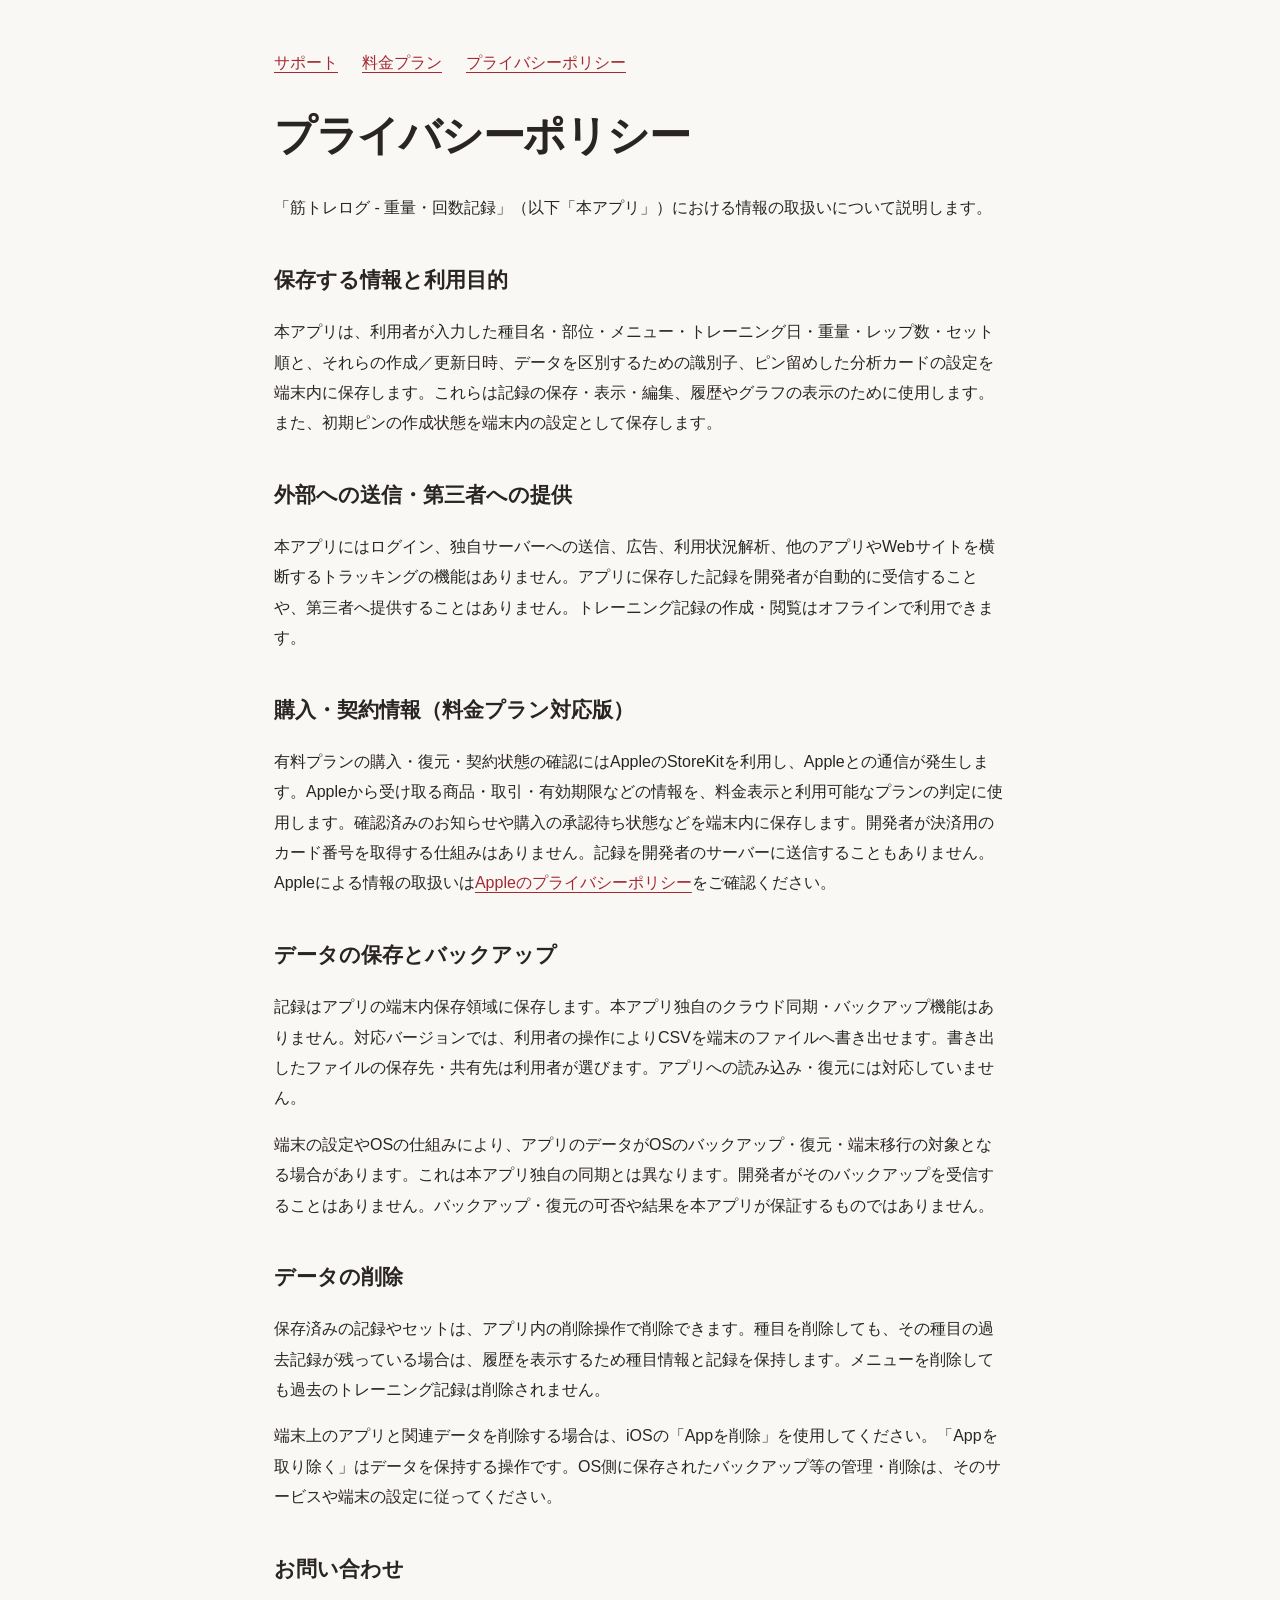
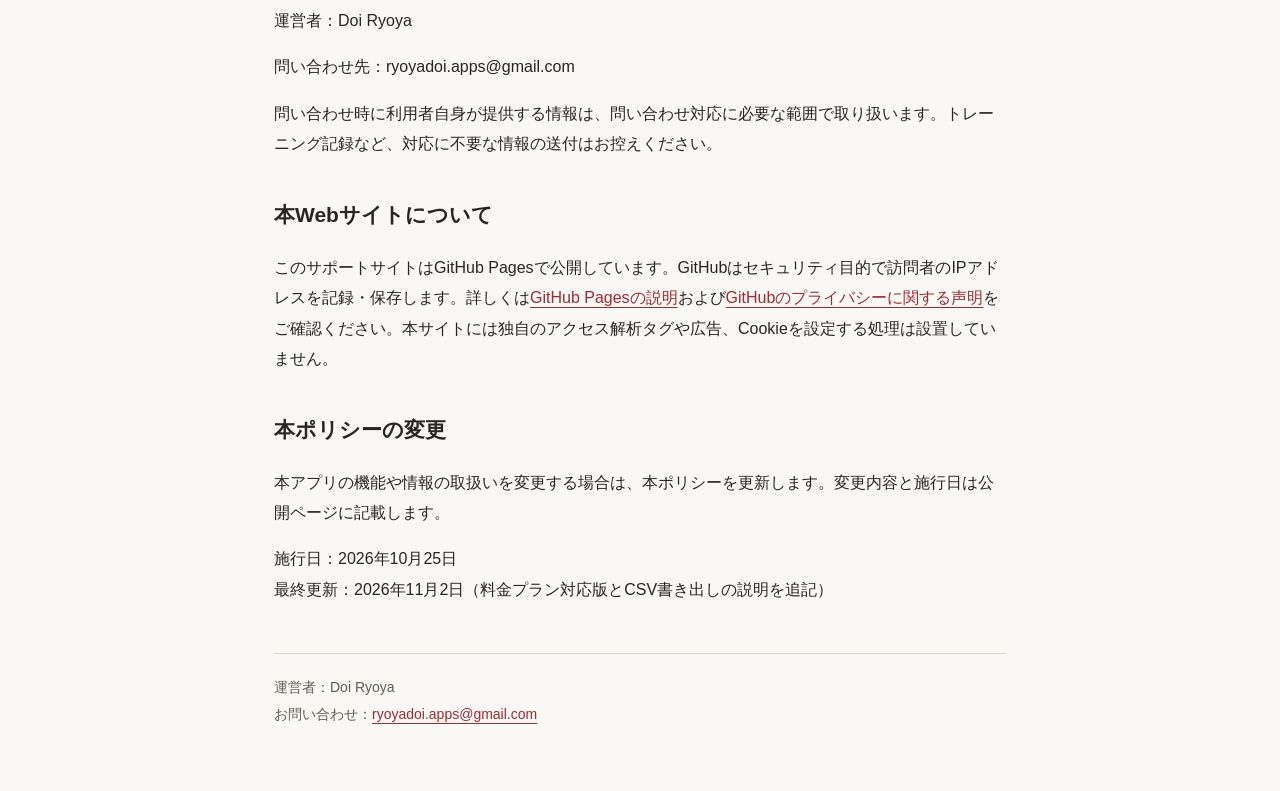
==== privacy.html @ 1800c9a8 "Publish subscription limits and contract guidance" ====
<!doctype html><html lang="ja"><head><meta charset="utf-8"><meta name="viewport" content="width=device-width, initial-scale=1"><title>プライバシーポリシー | 筋トレログ</title><link rel="stylesheet" href="style.css"></head><body><main><nav aria-label="ページ"><a href="index.html">サポート</a><a href="subscriptions.html">料金プラン</a><a href="privacy.html">プライバシーポリシー</a></nav><h1>プライバシーポリシー</h1><p>「筋トレログ - 重量・回数記録」（以下「本アプリ」）における情報の取扱いについて説明します。</p><h2>保存する情報と利用目的</h2><p>本アプリは、利用者が入力した種目名・部位・メニュー・トレーニング日・重量・レップ数・セット順と、それらの作成／更新日時、データを区別するための識別子、ピン留めした分析カードの設定を端末内に保存します。これらは記録の保存・表示・編集、履歴やグラフの表示のために使用します。また、初期ピンの作成状態を端末内の設定として保存します。</p><h2>外部への送信・第三者への提供</h2><p>本アプリにはログイン、独自サーバーへの送信、広告、利用状況解析、他のアプリやWebサイトを横断するトラッキングの機能はありません。アプリに保存した記録を開発者が自動的に受信することや、第三者へ提供することはありません。トレーニング記録の作成・閲覧はオフラインで利用できます。</p><h2>購入・契約情報（料金プラン対応版）</h2><p>有料プランの購入・復元・契約状態の確認にはAppleのStoreKitを利用し、Appleとの通信が発生します。Appleから受け取る商品・取引・有効期限などの情報を、料金表示と利用可能なプランの判定に使用します。確認済みのお知らせや購入の承認待ち状態などを端末内に保存します。開発者が決済用のカード番号を取得する仕組みはありません。記録を開発者のサーバーに送信することもありません。Appleによる情報の取扱いは<a href="https://www.apple.com/legal/privacy/jp/">Appleのプライバシーポリシー</a>をご確認ください。</p><h2>データの保存とバックアップ</h2><p>記録はアプリの端末内保存領域に保存します。本アプリ独自のクラウド同期・バックアップ機能はありません。対応バージョンでは、利用者の操作によりCSVを端末のファイルへ書き出せます。書き出したファイルの保存先・共有先は利用者が選びます。アプリへの読み込み・復元には対応していません。</p><p>端末の設定やOSの仕組みにより、アプリのデータがOSのバックアップ・復元・端末移行の対象となる場合があります。これは本アプリ独自の同期とは異なります。開発者がそのバックアップを受信することはありません。バックアップ・復元の可否や結果を本アプリが保証するものではありません。</p><h2>データの削除</h2><p>保存済みの記録やセットは、アプリ内の削除操作で削除できます。種目を削除しても、その種目の過去記録が残っている場合は、履歴を表示するため種目情報と記録を保持します。メニューを削除しても過去のトレーニング記録は削除されません。</p><p>端末上のアプリと関連データを削除する場合は、iOSの「Appを削除」を使用してください。「Appを取り除く」はデータを保持する操作です。OS側に保存されたバックアップ等の管理・削除は、そのサービスや端末の設定に従ってください。</p><h2>お問い合わせ</h2><p>運営者：Doi Ryoya</p><p>問い合わせ先：ryoyadoi.apps@gmail.com</p><p>問い合わせ時に利用者自身が提供する情報は、問い合わせ対応に必要な範囲で取り扱います。トレーニング記録など、対応に不要な情報の送付はお控えください。</p><h2>本Webサイトについて</h2><p>このサポートサイトはGitHub Pagesで公開しています。GitHubはセキュリティ目的で訪問者のIPアドレスを記録・保存します。詳しくは<a href="https://docs.github.com/en/pages/getting-started-with-github-pages/what-is-github-pages#data-collection">GitHub Pagesの説明</a>および<a href="https://docs.github.com/en/site-policy/privacy-policies/github-general-privacy-statement">GitHubのプライバシーに関する声明</a>をご確認ください。本サイトには独自のアクセス解析タグや広告、Cookieを設定する処理は設置していません。</p><h2>本ポリシーの変更</h2><p>本アプリの機能や情報の取扱いを変更する場合は、本ポリシーを更新します。変更内容と施行日は公開ページに記載します。</p><p>施行日：2026年10月25日<br>最終更新：2026年11月2日（料金プラン対応版とCSV書き出しの説明を追記）</p><footer>運営者：Doi Ryoya<br>お問い合わせ：<a href="mailto:ryoyadoi.apps@gmail.com">ryoyadoi.apps@gmail.com</a></footer></main></body></html>
---- style.css ----
*{box-sizing:border-box}body{margin:0;font-family:-apple-system,BlinkMacSystemFont,"Hiragino Sans",sans-serif;color:#282523;background:#faf8f5;line-height:1.9}main{max-width:780px;margin:auto;padding:48px 24px 64px}nav{display:flex;gap:24px;flex-wrap:wrap}a{color:#a32932;text-underline-offset:4px}h1{font-size:clamp(28px,5vw,42px);line-height:1.4;letter-spacing:-.03em}h2{font-size:21px;margin-top:36px}p{overflow-wrap:anywhere}.label{font-size:13px;color:#9b2733;letter-spacing:.12em}.notice{padding:14px 18px;background:#f5e9df;border-left:3px solid #b87547}footer{border-top:1px solid #ddd5cc;margin-top:48px;padding-top:20px;font-size:14px;color:#625b55}.contact{display:inline-block;padding:10px 16px;background:#a32932;color:white;border-radius:8px;margin:8px 0}
.table-scroll{overflow-x:auto}table{width:100%;border-collapse:collapse;margin:16px 0}caption{text-align:left;font-size:14px;color:#625b55;margin-bottom:8px}th,td{text-align:left;padding:10px 8px;border-bottom:1px solid #ddd5cc}thead{background:#f5e9df}li{margin:8px 0}nav a[aria-current="page"]{font-weight:600}
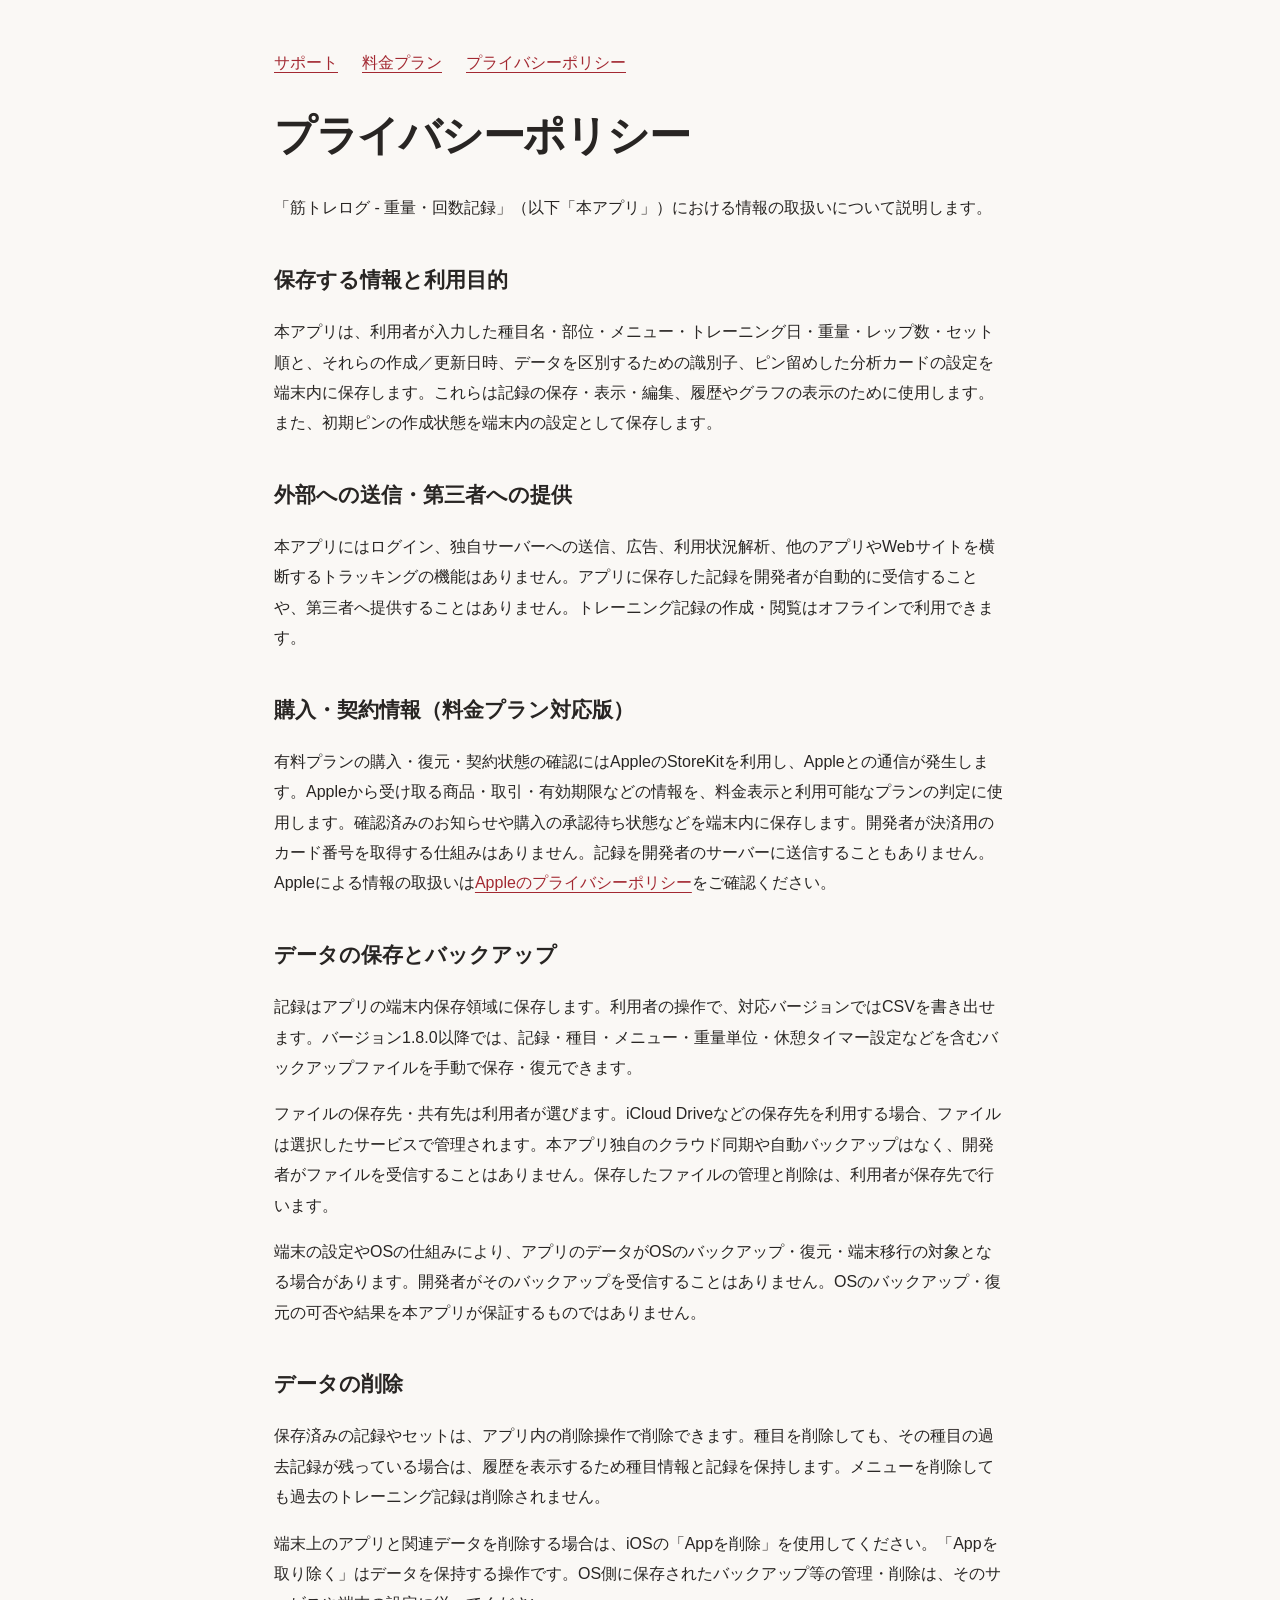
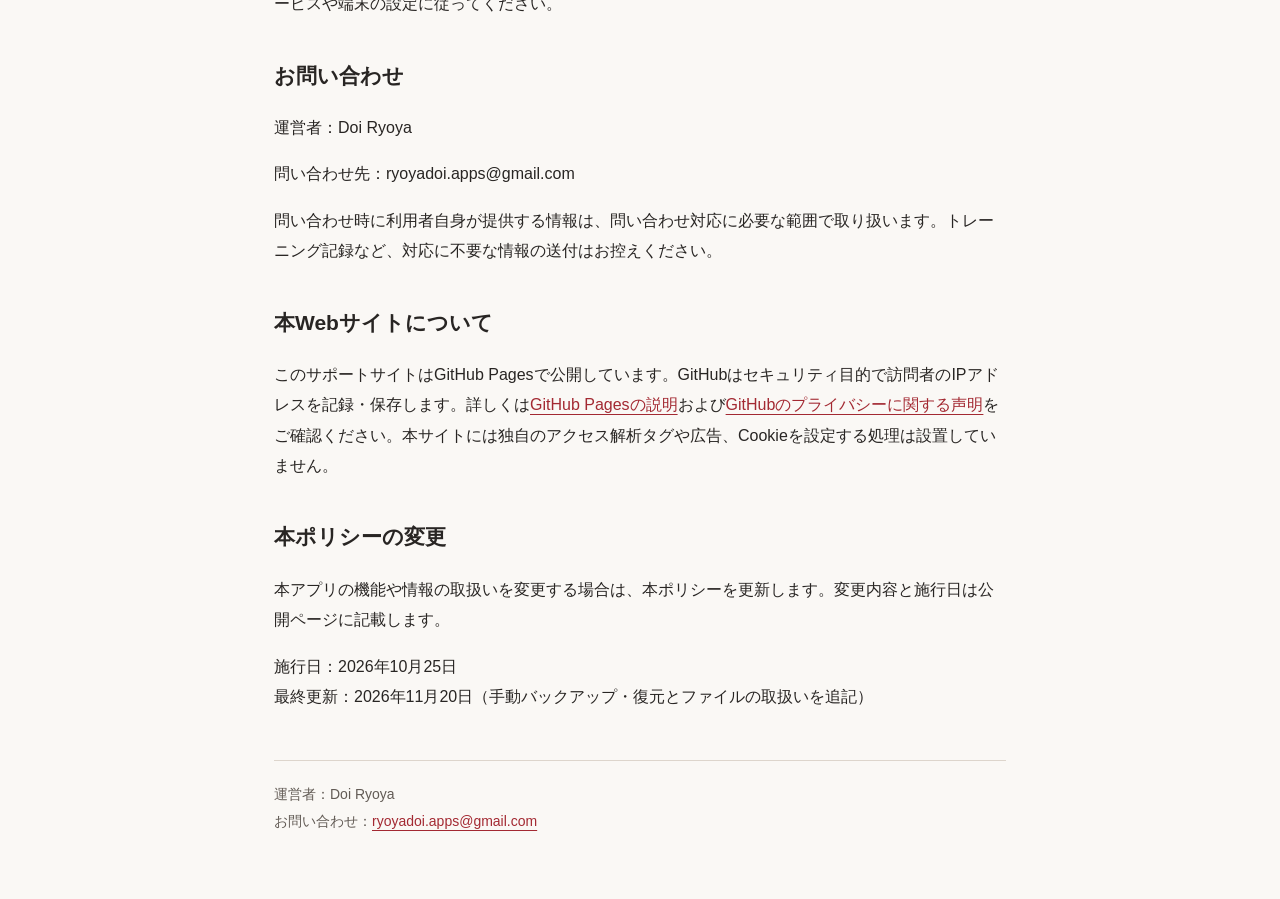
==== commit defc7fca: "Document backup and restore in version 1.8.0" ====
--- a/privacy.html
+++ b/privacy.html
@@ -1 +1 @@
-<!doctype html><html lang="ja"><head><meta charset="utf-8"><meta name="viewport" content="width=device-width, initial-scale=1"><title>プライバシーポリシー | 筋トレログ</title><link rel="stylesheet" href="style.css"></head><body><main><nav aria-label="ページ"><a href="index.html">サポート</a><a href="subscriptions.html">料金プラン</a><a href="privacy.html">プライバシーポリシー</a></nav><h1>プライバシーポリシー</h1><p>「筋トレログ - 重量・回数記録」（以下「本アプリ」）における情報の取扱いについて説明します。</p><h2>保存する情報と利用目的</h2><p>本アプリは、利用者が入力した種目名・部位・メニュー・トレーニング日・重量・レップ数・セット順と、それらの作成／更新日時、データを区別するための識別子、ピン留めした分析カードの設定を端末内に保存します。これらは記録の保存・表示・編集、履歴やグラフの表示のために使用します。また、初期ピンの作成状態を端末内の設定として保存します。</p><h2>外部への送信・第三者への提供</h2><p>本アプリにはログイン、独自サーバーへの送信、広告、利用状況解析、他のアプリやWebサイトを横断するトラッキングの機能はありません。アプリに保存した記録を開発者が自動的に受信することや、第三者へ提供することはありません。トレーニング記録の作成・閲覧はオフラインで利用できます。</p><h2>購入・契約情報（料金プラン対応版）</h2><p>有料プランの購入・復元・契約状態の確認にはAppleのStoreKitを利用し、Appleとの通信が発生します。Appleから受け取る商品・取引・有効期限などの情報を、料金表示と利用可能なプランの判定に使用します。確認済みのお知らせや購入の承認待ち状態などを端末内に保存します。開発者が決済用のカード番号を取得する仕組みはありません。記録を開発者のサーバーに送信することもありません。Appleによる情報の取扱いは<a href="https://www.apple.com/legal/privacy/jp/">Appleのプライバシーポリシー</a>をご確認ください。</p><h2>データの保存とバックアップ</h2><p>記録はアプリの端末内保存領域に保存します。本アプリ独自のクラウド同期・バックアップ機能はありません。対応バージョンでは、利用者の操作によりCSVを端末のファイルへ書き出せます。書き出したファイルの保存先・共有先は利用者が選びます。アプリへの読み込み・復元には対応していません。</p><p>端末の設定やOSの仕組みにより、アプリのデータがOSのバックアップ・復元・端末移行の対象となる場合があります。これは本アプリ独自の同期とは異なります。開発者がそのバックアップを受信することはありません。バックアップ・復元の可否や結果を本アプリが保証するものではありません。</p><h2>データの削除</h2><p>保存済みの記録やセットは、アプリ内の削除操作で削除できます。種目を削除しても、その種目の過去記録が残っている場合は、履歴を表示するため種目情報と記録を保持します。メニューを削除しても過去のトレーニング記録は削除されません。</p><p>端末上のアプリと関連データを削除する場合は、iOSの「Appを削除」を使用してください。「Appを取り除く」はデータを保持する操作です。OS側に保存されたバックアップ等の管理・削除は、そのサービスや端末の設定に従ってください。</p><h2>お問い合わせ</h2><p>運営者：Doi Ryoya</p><p>問い合わせ先：ryoyadoi.apps@gmail.com</p><p>問い合わせ時に利用者自身が提供する情報は、問い合わせ対応に必要な範囲で取り扱います。トレーニング記録など、対応に不要な情報の送付はお控えください。</p><h2>本Webサイトについて</h2><p>このサポートサイトはGitHub Pagesで公開しています。GitHubはセキュリティ目的で訪問者のIPアドレスを記録・保存します。詳しくは<a href="https://docs.github.com/en/pages/getting-started-with-github-pages/what-is-github-pages#data-collection">GitHub Pagesの説明</a>および<a href="https://docs.github.com/en/site-policy/privacy-policies/github-general-privacy-statement">GitHubのプライバシーに関する声明</a>をご確認ください。本サイトには独自のアクセス解析タグや広告、Cookieを設定する処理は設置していません。</p><h2>本ポリシーの変更</h2><p>本アプリの機能や情報の取扱いを変更する場合は、本ポリシーを更新します。変更内容と施行日は公開ページに記載します。</p><p>施行日：2026年10月25日<br>最終更新：2026年11月2日（料金プラン対応版とCSV書き出しの説明を追記）</p><footer>運営者：Doi Ryoya<br>お問い合わせ：<a href="mailto:ryoyadoi.apps@gmail.com">ryoyadoi.apps@gmail.com</a></footer></main></body></html>+<!doctype html><html lang="ja"><head><meta charset="utf-8"><meta name="viewport" content="width=device-width, initial-scale=1"><title>プライバシーポリシー | 筋トレログ</title><link rel="stylesheet" href="style.css"></head><body><main><nav aria-label="ページ"><a href="index.html">サポート</a><a href="subscriptions.html">料金プラン</a><a href="privacy.html">プライバシーポリシー</a></nav><h1>プライバシーポリシー</h1><p>「筋トレログ - 重量・回数記録」（以下「本アプリ」）における情報の取扱いについて説明します。</p><h2>保存する情報と利用目的</h2><p>本アプリは、利用者が入力した種目名・部位・メニュー・トレーニング日・重量・レップ数・セット順と、それらの作成／更新日時、データを区別するための識別子、ピン留めした分析カードの設定を端末内に保存します。これらは記録の保存・表示・編集、履歴やグラフの表示のために使用します。また、初期ピンの作成状態を端末内の設定として保存します。</p><h2>外部への送信・第三者への提供</h2><p>本アプリにはログイン、独自サーバーへの送信、広告、利用状況解析、他のアプリやWebサイトを横断するトラッキングの機能はありません。アプリに保存した記録を開発者が自動的に受信することや、第三者へ提供することはありません。トレーニング記録の作成・閲覧はオフラインで利用できます。</p><h2>購入・契約情報（料金プラン対応版）</h2><p>有料プランの購入・復元・契約状態の確認にはAppleのStoreKitを利用し、Appleとの通信が発生します。Appleから受け取る商品・取引・有効期限などの情報を、料金表示と利用可能なプランの判定に使用します。確認済みのお知らせや購入の承認待ち状態などを端末内に保存します。開発者が決済用のカード番号を取得する仕組みはありません。記録を開発者のサーバーに送信することもありません。Appleによる情報の取扱いは<a href="https://www.apple.com/legal/privacy/jp/">Appleのプライバシーポリシー</a>をご確認ください。</p><h2>データの保存とバックアップ</h2><p>記録はアプリの端末内保存領域に保存します。利用者の操作で、対応バージョンではCSVを書き出せます。バージョン1.8.0以降では、記録・種目・メニュー・重量単位・休憩タイマー設定などを含むバックアップファイルを手動で保存・復元できます。</p><p>ファイルの保存先・共有先は利用者が選びます。iCloud Driveなどの保存先を利用する場合、ファイルは選択したサービスで管理されます。本アプリ独自のクラウド同期や自動バックアップはなく、開発者がファイルを受信することはありません。保存したファイルの管理と削除は、利用者が保存先で行います。</p><p>端末の設定やOSの仕組みにより、アプリのデータがOSのバックアップ・復元・端末移行の対象となる場合があります。開発者がそのバックアップを受信することはありません。OSのバックアップ・復元の可否や結果を本アプリが保証するものではありません。</p><h2>データの削除</h2><p>保存済みの記録やセットは、アプリ内の削除操作で削除できます。種目を削除しても、その種目の過去記録が残っている場合は、履歴を表示するため種目情報と記録を保持します。メニューを削除しても過去のトレーニング記録は削除されません。</p><p>端末上のアプリと関連データを削除する場合は、iOSの「Appを削除」を使用してください。「Appを取り除く」はデータを保持する操作です。OS側に保存されたバックアップ等の管理・削除は、そのサービスや端末の設定に従ってください。</p><h2>お問い合わせ</h2><p>運営者：Doi Ryoya</p><p>問い合わせ先：ryoyadoi.apps@gmail.com</p><p>問い合わせ時に利用者自身が提供する情報は、問い合わせ対応に必要な範囲で取り扱います。トレーニング記録など、対応に不要な情報の送付はお控えください。</p><h2>本Webサイトについて</h2><p>このサポートサイトはGitHub Pagesで公開しています。GitHubはセキュリティ目的で訪問者のIPアドレスを記録・保存します。詳しくは<a href="https://docs.github.com/en/pages/getting-started-with-github-pages/what-is-github-pages#data-collection">GitHub Pagesの説明</a>および<a href="https://docs.github.com/en/site-policy/privacy-policies/github-general-privacy-statement">GitHubのプライバシーに関する声明</a>をご確認ください。本サイトには独自のアクセス解析タグや広告、Cookieを設定する処理は設置していません。</p><h2>本ポリシーの変更</h2><p>本アプリの機能や情報の取扱いを変更する場合は、本ポリシーを更新します。変更内容と施行日は公開ページに記載します。</p><p>施行日：2026年10月25日<br>最終更新：2026年11月20日（手動バックアップ・復元とファイルの取扱いを追記）</p><footer>運営者：Doi Ryoya<br>お問い合わせ：<a href="mailto:ryoyadoi.apps@gmail.com">ryoyadoi.apps@gmail.com</a></footer></main></body></html>
--- a/style.css
+++ b/style.css
@@ -1,2 +1,7 @@
 *{box-sizing:border-box}body{margin:0;font-family:-apple-system,BlinkMacSystemFont,"Hiragino Sans",sans-serif;color:#282523;background:#faf8f5;line-height:1.9}main{max-width:780px;margin:auto;padding:48px 24px 64px}nav{display:flex;gap:24px;flex-wrap:wrap}a{color:#a32932;text-underline-offset:4px}h1{font-size:clamp(28px,5vw,42px);line-height:1.4;letter-spacing:-.03em}h2{font-size:21px;margin-top:36px}p{overflow-wrap:anywhere}.label{font-size:13px;color:#9b2733;letter-spacing:.12em}.notice{padding:14px 18px;background:#f5e9df;border-left:3px solid #b87547}footer{border-top:1px solid #ddd5cc;margin-top:48px;padding-top:20px;font-size:14px;color:#625b55}.contact{display:inline-block;padding:10px 16px;background:#a32932;color:white;border-radius:8px;margin:8px 0}
 .table-scroll{overflow-x:auto}table{width:100%;border-collapse:collapse;margin:16px 0}caption{text-align:left;font-size:14px;color:#625b55;margin-bottom:8px}th,td{text-align:left;padding:10px 8px;border-bottom:1px solid #ddd5cc}thead{background:#f5e9df}li{margin:8px 0}nav a[aria-current="page"]{font-weight:600}
+
+/* Subscription guide: scoped to keep support and privacy pages unchanged. */
+.plans-page{max-width:1000px;padding-top:32px}.plans-hero{margin-top:32px;padding:40px;border-radius:24px;background:linear-gradient(130deg,#e9e9f8 0%,#f4e2e5 55%,#f7e9df 100%)}.plans-hero h1{margin:16px 0 20px;font-size:clamp(30px,5vw,46px)}.hero-lead{max-width:650px;font-size:17px}.hero-facts{display:grid;grid-template-columns:repeat(3,minmax(0,1fr));gap:16px;margin:28px 0}.hero-facts div{border-top:1px solid #cdbdc1;padding-top:14px}.hero-facts strong,.hero-facts span{display:block}.hero-facts span{font-size:13px;color:#625b55}.release-note{font-size:13px;color:#625b55;margin-bottom:0}.page-toc{gap:10px;margin:28px 0 40px}.page-toc a{padding:7px 14px;border:1px solid #ddd5cc;border-radius:24px;text-decoration:none;font-size:14px;background:#fff}.content-section{scroll-margin-top:24px;margin:0 0 44px}.section-kicker{font-size:13px;color:#9b2733;margin:0 0 4px}.content-section h2{font-size:26px;line-height:1.5;margin:0 0 16px}.content-section h3{font-size:17px;margin:0 0 8px}.comparison-wrap{overflow-x:auto;background:#fff;border:1px solid #e2d9d3;border-radius:16px;padding:8px 20px}.comparison-wrap table{margin:12px 0}.comparison-wrap th,.comparison-wrap td{padding:16px 12px}.comparison-wrap tbody tr:last-child th,.comparison-wrap tbody tr:last-child td{border-bottom:0}.key-message{margin:18px 0 8px}.small-copy{font-size:14px;color:#625b55}.clean-list{padding-left:22px}.clean-list li{padding-left:6px;margin-bottom:14px}.worked-example{padding:18px 22px;background:#f2e8e7;border-radius:12px;margin:24px 0}.worked-example p{margin:6px 0 0}.example-label{font-size:13px;color:#9b2733}.quiet-note{padding:20px 22px;border-left:3px solid #caa3a2;background:#fff;margin-top:24px}.quiet-note p{margin:0}.contract-list{display:grid;grid-template-columns:repeat(2,minmax(0,1fr));gap:0 28px}.contract-list>div{padding:20px 0;border-top:1px solid #ddd5cc}.contract-list p{margin:0}.action-note{font-size:14px}.help-item{border-top:1px solid #ddd5cc}.help-item:last-child{border-bottom:1px solid #ddd5cc}.help-item summary{padding:18px 0;font-weight:600;cursor:pointer;min-height:44px}.help-item>div{padding:0 12px 16px}.help-item p{margin-top:0}.data-pair{display:grid;grid-template-columns:repeat(2,minmax(0,1fr));gap:24px;margin-top:24px}.data-pair>div{padding:20px;border-radius:12px;background:#fff}.data-pair p{margin:0}.support-callout{padding:28px;background:#efe9e4;border-radius:16px}.support-callout h2{margin-top:0}a:focus-visible,summary:focus-visible{outline:3px solid #a32932;outline-offset:4px}@media(max-width:600px){.plans-page{padding:24px 18px 40px}.plans-hero{padding:26px 22px;margin-top:24px;border-radius:18px}.hero-facts{grid-template-columns:1fr;gap:12px}.hero-facts div{padding-top:10px}.hero-facts span{display:inline;margin-left:8px}.hero-facts strong{display:inline}.contract-list,.data-pair{grid-template-columns:1fr}.comparison-wrap{padding:8px 10px}.comparison-wrap th,.comparison-wrap td{padding:12px 7px;font-size:14px}.content-section h2{font-size:23px}.page-toc{margin-bottom:32px}.support-callout{padding:22px}}
+
+@media(max-width:600px){.plans-hero h1{font-size:25px}}
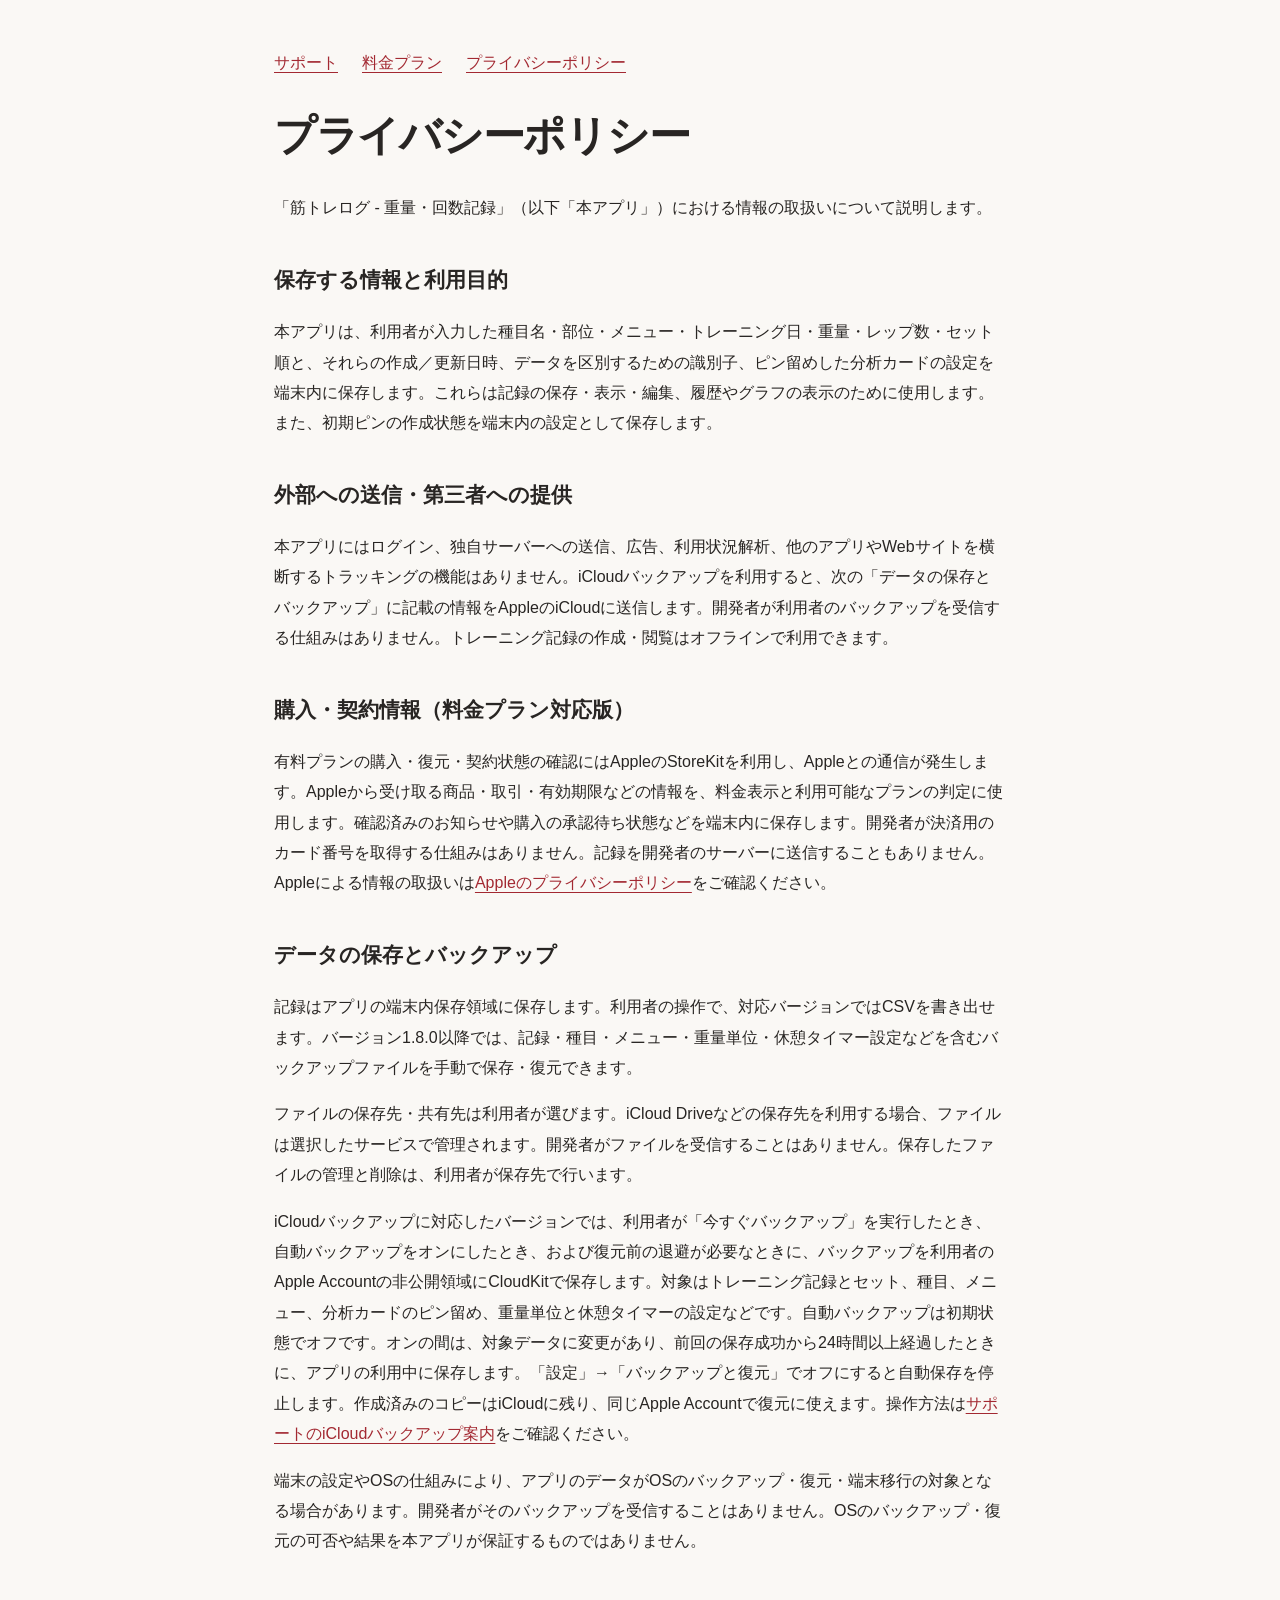
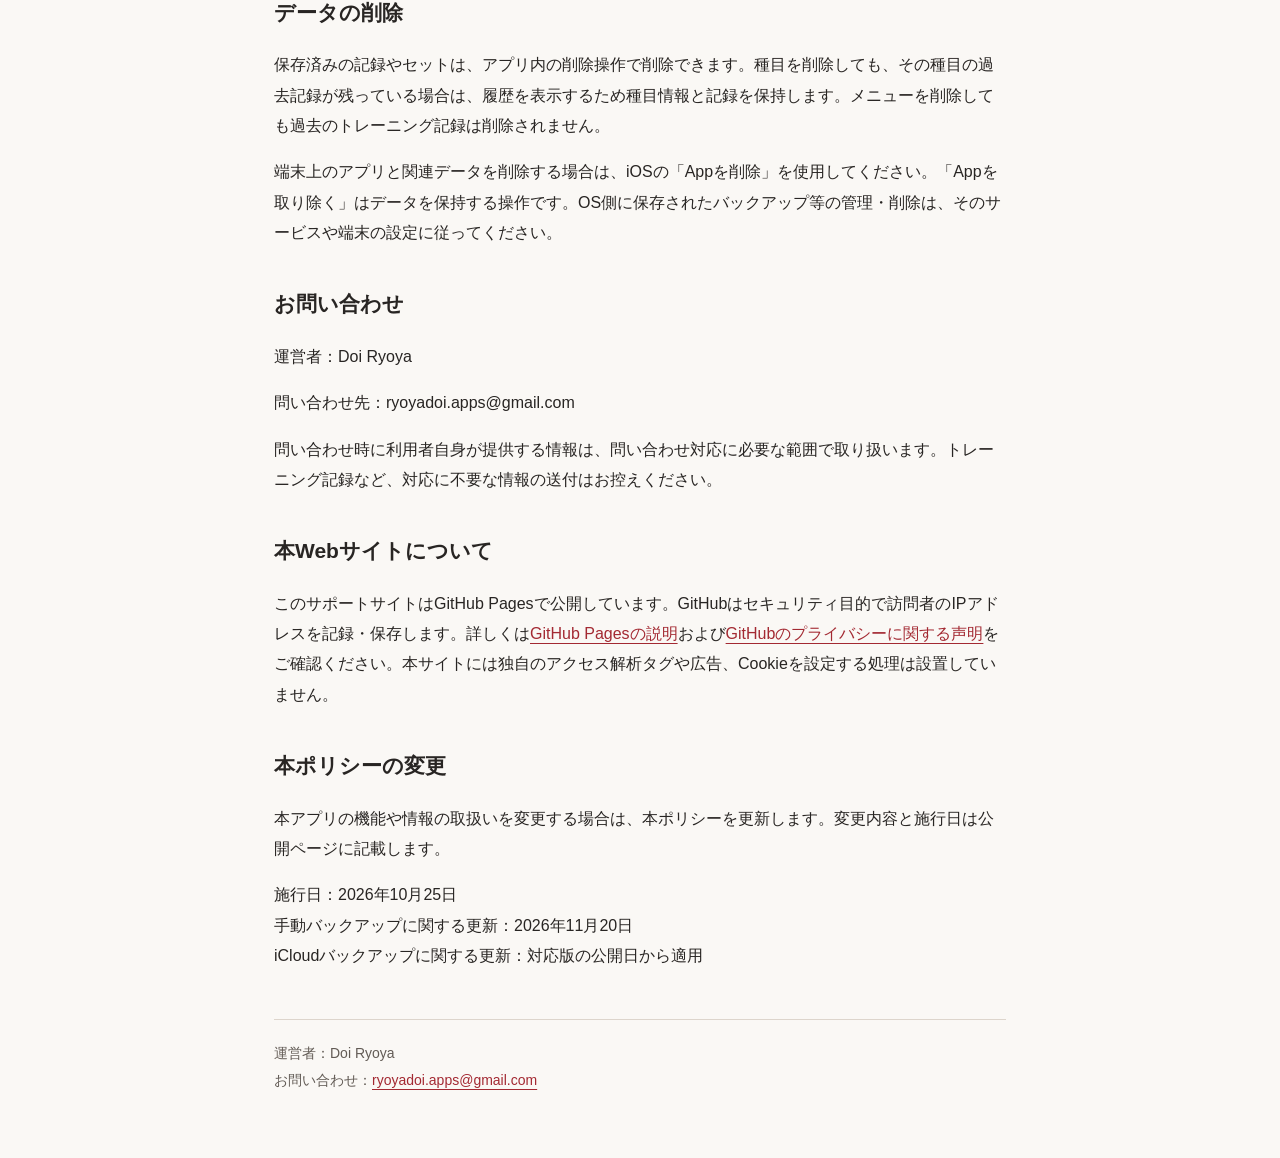
==== commit b7d926cf: "iCloudバックアップのサポート案内を追加" ====
--- a/privacy.html
+++ b/privacy.html
@@ -1 +1 @@
-<!doctype html><html lang="ja"><head><meta charset="utf-8"><meta name="viewport" content="width=device-width, initial-scale=1"><title>プライバシーポリシー | 筋トレログ</title><link rel="stylesheet" href="style.css"></head><body><main><nav aria-label="ページ"><a href="index.html">サポート</a><a href="subscriptions.html">料金プラン</a><a href="privacy.html">プライバシーポリシー</a></nav><h1>プライバシーポリシー</h1><p>「筋トレログ - 重量・回数記録」（以下「本アプリ」）における情報の取扱いについて説明します。</p><h2>保存する情報と利用目的</h2><p>本アプリは、利用者が入力した種目名・部位・メニュー・トレーニング日・重量・レップ数・セット順と、それらの作成／更新日時、データを区別するための識別子、ピン留めした分析カードの設定を端末内に保存します。これらは記録の保存・表示・編集、履歴やグラフの表示のために使用します。また、初期ピンの作成状態を端末内の設定として保存します。</p><h2>外部への送信・第三者への提供</h2><p>本アプリにはログイン、独自サーバーへの送信、広告、利用状況解析、他のアプリやWebサイトを横断するトラッキングの機能はありません。アプリに保存した記録を開発者が自動的に受信することや、第三者へ提供することはありません。トレーニング記録の作成・閲覧はオフラインで利用できます。</p><h2>購入・契約情報（料金プラン対応版）</h2><p>有料プランの購入・復元・契約状態の確認にはAppleのStoreKitを利用し、Appleとの通信が発生します。Appleから受け取る商品・取引・有効期限などの情報を、料金表示と利用可能なプランの判定に使用します。確認済みのお知らせや購入の承認待ち状態などを端末内に保存します。開発者が決済用のカード番号を取得する仕組みはありません。記録を開発者のサーバーに送信することもありません。Appleによる情報の取扱いは<a href="https://www.apple.com/legal/privacy/jp/">Appleのプライバシーポリシー</a>をご確認ください。</p><h2>データの保存とバックアップ</h2><p>記録はアプリの端末内保存領域に保存します。利用者の操作で、対応バージョンではCSVを書き出せます。バージョン1.8.0以降では、記録・種目・メニュー・重量単位・休憩タイマー設定などを含むバックアップファイルを手動で保存・復元できます。</p><p>ファイルの保存先・共有先は利用者が選びます。iCloud Driveなどの保存先を利用する場合、ファイルは選択したサービスで管理されます。本アプリ独自のクラウド同期や自動バックアップはなく、開発者がファイルを受信することはありません。保存したファイルの管理と削除は、利用者が保存先で行います。</p><p>端末の設定やOSの仕組みにより、アプリのデータがOSのバックアップ・復元・端末移行の対象となる場合があります。開発者がそのバックアップを受信することはありません。OSのバックアップ・復元の可否や結果を本アプリが保証するものではありません。</p><h2>データの削除</h2><p>保存済みの記録やセットは、アプリ内の削除操作で削除できます。種目を削除しても、その種目の過去記録が残っている場合は、履歴を表示するため種目情報と記録を保持します。メニューを削除しても過去のトレーニング記録は削除されません。</p><p>端末上のアプリと関連データを削除する場合は、iOSの「Appを削除」を使用してください。「Appを取り除く」はデータを保持する操作です。OS側に保存されたバックアップ等の管理・削除は、そのサービスや端末の設定に従ってください。</p><h2>お問い合わせ</h2><p>運営者：Doi Ryoya</p><p>問い合わせ先：ryoyadoi.apps@gmail.com</p><p>問い合わせ時に利用者自身が提供する情報は、問い合わせ対応に必要な範囲で取り扱います。トレーニング記録など、対応に不要な情報の送付はお控えください。</p><h2>本Webサイトについて</h2><p>このサポートサイトはGitHub Pagesで公開しています。GitHubはセキュリティ目的で訪問者のIPアドレスを記録・保存します。詳しくは<a href="https://docs.github.com/en/pages/getting-started-with-github-pages/what-is-github-pages#data-collection">GitHub Pagesの説明</a>および<a href="https://docs.github.com/en/site-policy/privacy-policies/github-general-privacy-statement">GitHubのプライバシーに関する声明</a>をご確認ください。本サイトには独自のアクセス解析タグや広告、Cookieを設定する処理は設置していません。</p><h2>本ポリシーの変更</h2><p>本アプリの機能や情報の取扱いを変更する場合は、本ポリシーを更新します。変更内容と施行日は公開ページに記載します。</p><p>施行日：2026年10月25日<br>最終更新：2026年11月20日（手動バックアップ・復元とファイルの取扱いを追記）</p><footer>運営者：Doi Ryoya<br>お問い合わせ：<a href="mailto:ryoyadoi.apps@gmail.com">ryoyadoi.apps@gmail.com</a></footer></main></body></html>+<!doctype html><html lang="ja"><head><meta charset="utf-8"><meta name="viewport" content="width=device-width, initial-scale=1"><title>プライバシーポリシー | 筋トレログ</title><link rel="stylesheet" href="style.css"></head><body><main><nav aria-label="ページ"><a href="index.html">サポート</a><a href="subscriptions.html">料金プラン</a><a href="privacy.html">プライバシーポリシー</a></nav><h1>プライバシーポリシー</h1><p>「筋トレログ - 重量・回数記録」（以下「本アプリ」）における情報の取扱いについて説明します。</p><h2>保存する情報と利用目的</h2><p>本アプリは、利用者が入力した種目名・部位・メニュー・トレーニング日・重量・レップ数・セット順と、それらの作成／更新日時、データを区別するための識別子、ピン留めした分析カードの設定を端末内に保存します。これらは記録の保存・表示・編集、履歴やグラフの表示のために使用します。また、初期ピンの作成状態を端末内の設定として保存します。</p><h2>外部への送信・第三者への提供</h2><p>本アプリにはログイン、独自サーバーへの送信、広告、利用状況解析、他のアプリやWebサイトを横断するトラッキングの機能はありません。iCloudバックアップを利用すると、次の「データの保存とバックアップ」に記載の情報をAppleのiCloudに送信します。開発者が利用者のバックアップを受信する仕組みはありません。トレーニング記録の作成・閲覧はオフラインで利用できます。</p><h2>購入・契約情報（料金プラン対応版）</h2><p>有料プランの購入・復元・契約状態の確認にはAppleのStoreKitを利用し、Appleとの通信が発生します。Appleから受け取る商品・取引・有効期限などの情報を、料金表示と利用可能なプランの判定に使用します。確認済みのお知らせや購入の承認待ち状態などを端末内に保存します。開発者が決済用のカード番号を取得する仕組みはありません。記録を開発者のサーバーに送信することもありません。Appleによる情報の取扱いは<a href="https://www.apple.com/legal/privacy/jp/">Appleのプライバシーポリシー</a>をご確認ください。</p><h2>データの保存とバックアップ</h2><p>記録はアプリの端末内保存領域に保存します。利用者の操作で、対応バージョンではCSVを書き出せます。バージョン1.8.0以降では、記録・種目・メニュー・重量単位・休憩タイマー設定などを含むバックアップファイルを手動で保存・復元できます。</p><p>ファイルの保存先・共有先は利用者が選びます。iCloud Driveなどの保存先を利用する場合、ファイルは選択したサービスで管理されます。開発者がファイルを受信することはありません。保存したファイルの管理と削除は、利用者が保存先で行います。</p><p>iCloudバックアップに対応したバージョンでは、利用者が「今すぐバックアップ」を実行したとき、自動バックアップをオンにしたとき、および復元前の退避が必要なときに、バックアップを利用者のApple Accountの非公開領域にCloudKitで保存します。対象はトレーニング記録とセット、種目、メニュー、分析カードのピン留め、重量単位と休憩タイマーの設定などです。自動バックアップは初期状態でオフです。オンの間は、対象データに変更があり、前回の保存成功から24時間以上経過したときに、アプリの利用中に保存します。「設定」→「バックアップと復元」でオフにすると自動保存を停止します。作成済みのコピーはiCloudに残り、同じApple Accountで復元に使えます。操作方法は<a href="index.html#icloud-backup">サポートのiCloudバックアップ案内</a>をご確認ください。</p><p>端末の設定やOSの仕組みにより、アプリのデータがOSのバックアップ・復元・端末移行の対象となる場合があります。開発者がそのバックアップを受信することはありません。OSのバックアップ・復元の可否や結果を本アプリが保証するものではありません。</p><h2>データの削除</h2><p>保存済みの記録やセットは、アプリ内の削除操作で削除できます。種目を削除しても、その種目の過去記録が残っている場合は、履歴を表示するため種目情報と記録を保持します。メニューを削除しても過去のトレーニング記録は削除されません。</p><p>端末上のアプリと関連データを削除する場合は、iOSの「Appを削除」を使用してください。「Appを取り除く」はデータを保持する操作です。OS側に保存されたバックアップ等の管理・削除は、そのサービスや端末の設定に従ってください。</p><h2>お問い合わせ</h2><p>運営者：Doi Ryoya</p><p>問い合わせ先：ryoyadoi.apps@gmail.com</p><p>問い合わせ時に利用者自身が提供する情報は、問い合わせ対応に必要な範囲で取り扱います。トレーニング記録など、対応に不要な情報の送付はお控えください。</p><h2>本Webサイトについて</h2><p>このサポートサイトはGitHub Pagesで公開しています。GitHubはセキュリティ目的で訪問者のIPアドレスを記録・保存します。詳しくは<a href="https://docs.github.com/en/pages/getting-started-with-github-pages/what-is-github-pages#data-collection">GitHub Pagesの説明</a>および<a href="https://docs.github.com/en/site-policy/privacy-policies/github-general-privacy-statement">GitHubのプライバシーに関する声明</a>をご確認ください。本サイトには独自のアクセス解析タグや広告、Cookieを設定する処理は設置していません。</p><h2>本ポリシーの変更</h2><p>本アプリの機能や情報の取扱いを変更する場合は、本ポリシーを更新します。変更内容と施行日は公開ページに記載します。</p><p>施行日：2026年10月25日<br>手動バックアップに関する更新：2026年11月20日<br>iCloudバックアップに関する更新：対応版の公開日から適用</p><footer>運営者：Doi Ryoya<br>お問い合わせ：<a href="mailto:ryoyadoi.apps@gmail.com">ryoyadoi.apps@gmail.com</a></footer></main></body></html>
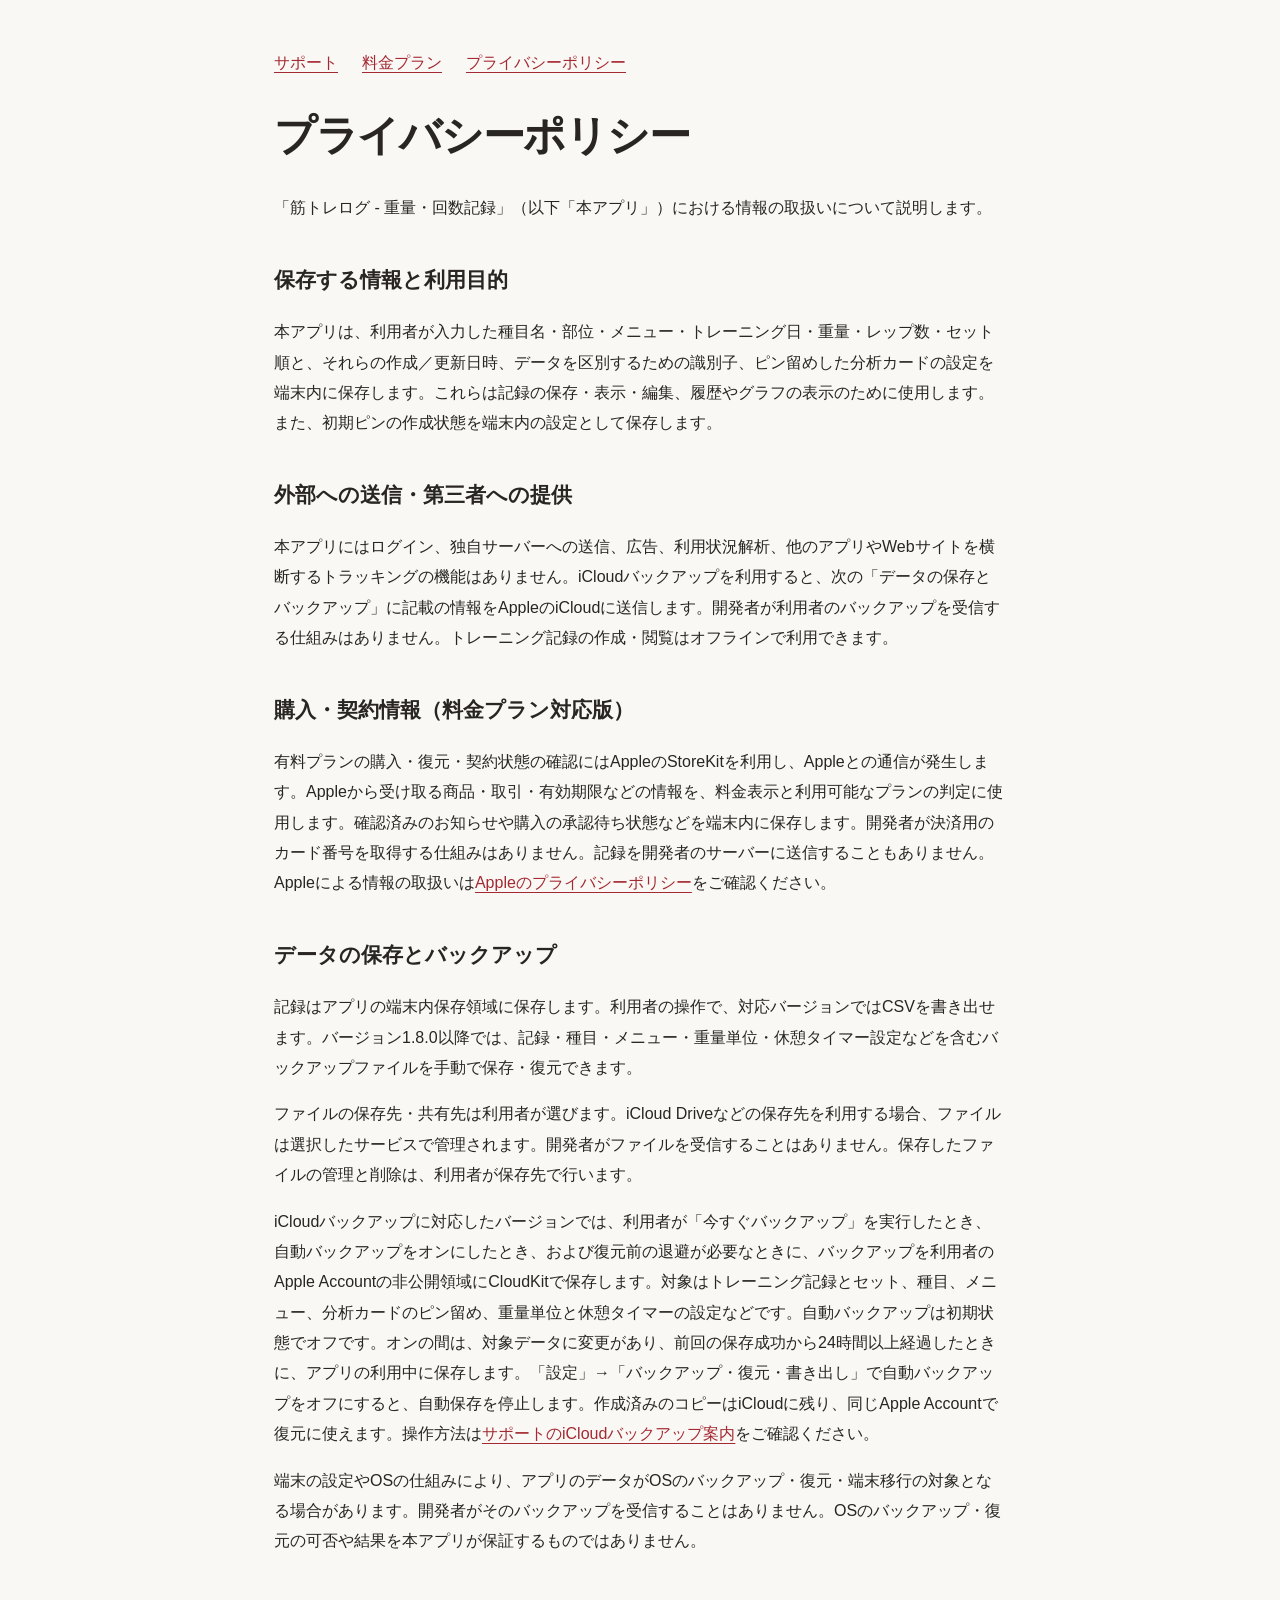
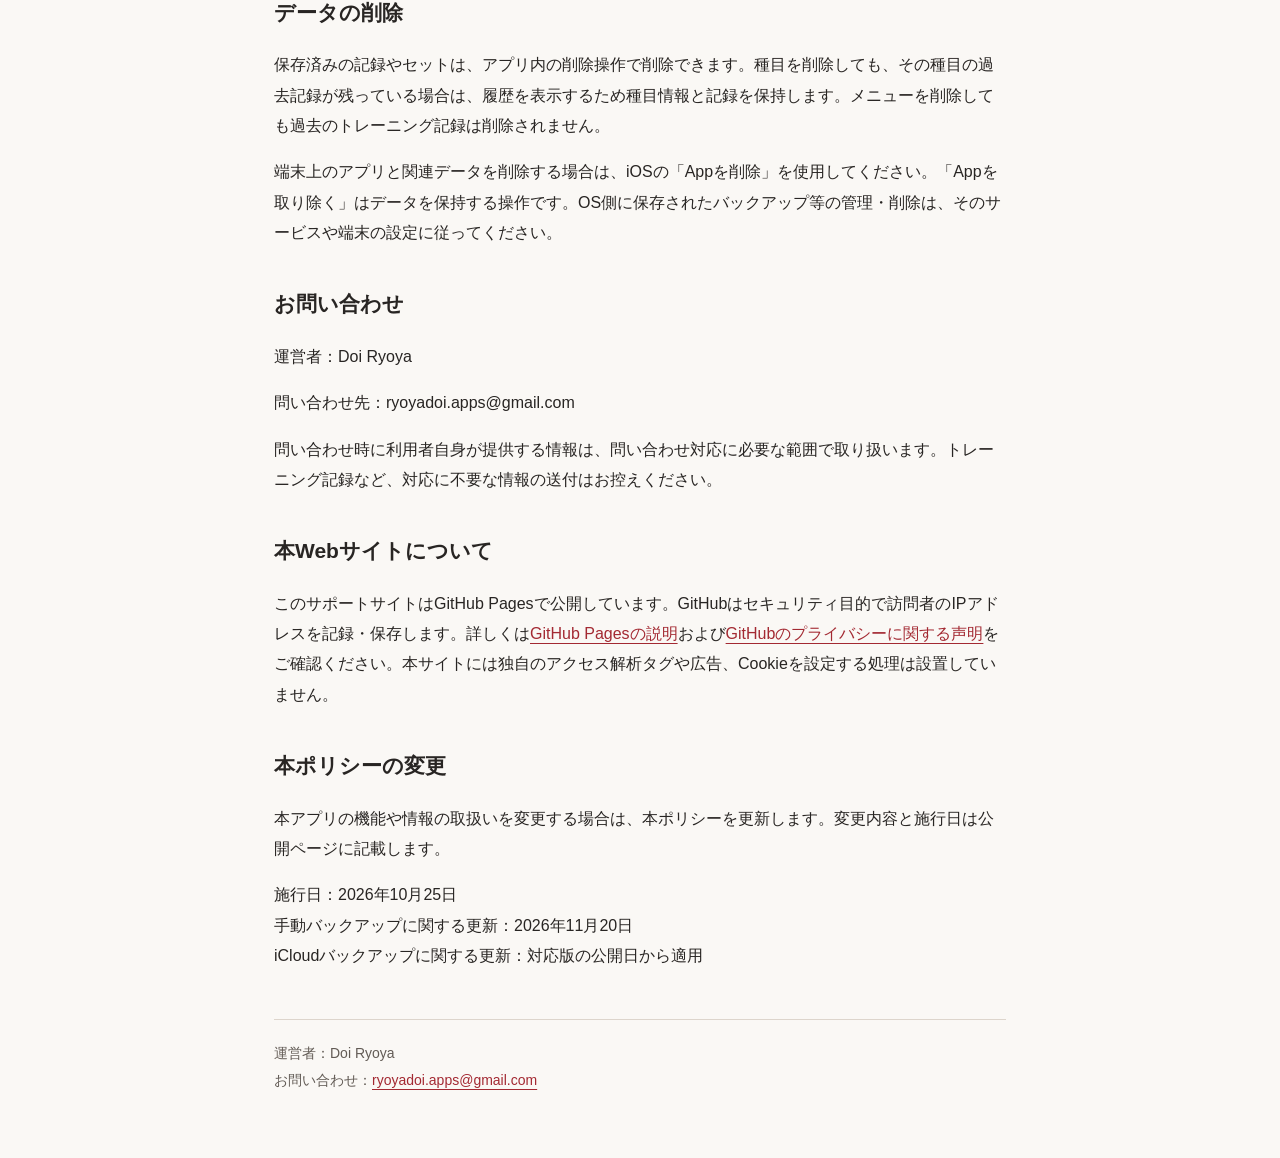
==== commit b78f8c7d: "データ管理画面への案内を更新する" ====
--- a/privacy.html
+++ b/privacy.html
@@ -1 +1 @@
-<!doctype html><html lang="ja"><head><meta charset="utf-8"><meta name="viewport" content="width=device-width, initial-scale=1"><title>プライバシーポリシー | 筋トレログ</title><link rel="stylesheet" href="style.css"></head><body><main><nav aria-label="ページ"><a href="index.html">サポート</a><a href="subscriptions.html">料金プラン</a><a href="privacy.html">プライバシーポリシー</a></nav><h1>プライバシーポリシー</h1><p>「筋トレログ - 重量・回数記録」（以下「本アプリ」）における情報の取扱いについて説明します。</p><h2>保存する情報と利用目的</h2><p>本アプリは、利用者が入力した種目名・部位・メニュー・トレーニング日・重量・レップ数・セット順と、それらの作成／更新日時、データを区別するための識別子、ピン留めした分析カードの設定を端末内に保存します。これらは記録の保存・表示・編集、履歴やグラフの表示のために使用します。また、初期ピンの作成状態を端末内の設定として保存します。</p><h2>外部への送信・第三者への提供</h2><p>本アプリにはログイン、独自サーバーへの送信、広告、利用状況解析、他のアプリやWebサイトを横断するトラッキングの機能はありません。iCloudバックアップを利用すると、次の「データの保存とバックアップ」に記載の情報をAppleのiCloudに送信します。開発者が利用者のバックアップを受信する仕組みはありません。トレーニング記録の作成・閲覧はオフラインで利用できます。</p><h2>購入・契約情報（料金プラン対応版）</h2><p>有料プランの購入・復元・契約状態の確認にはAppleのStoreKitを利用し、Appleとの通信が発生します。Appleから受け取る商品・取引・有効期限などの情報を、料金表示と利用可能なプランの判定に使用します。確認済みのお知らせや購入の承認待ち状態などを端末内に保存します。開発者が決済用のカード番号を取得する仕組みはありません。記録を開発者のサーバーに送信することもありません。Appleによる情報の取扱いは<a href="https://www.apple.com/legal/privacy/jp/">Appleのプライバシーポリシー</a>をご確認ください。</p><h2>データの保存とバックアップ</h2><p>記録はアプリの端末内保存領域に保存します。利用者の操作で、対応バージョンではCSVを書き出せます。バージョン1.8.0以降では、記録・種目・メニュー・重量単位・休憩タイマー設定などを含むバックアップファイルを手動で保存・復元できます。</p><p>ファイルの保存先・共有先は利用者が選びます。iCloud Driveなどの保存先を利用する場合、ファイルは選択したサービスで管理されます。開発者がファイルを受信することはありません。保存したファイルの管理と削除は、利用者が保存先で行います。</p><p>iCloudバックアップに対応したバージョンでは、利用者が「今すぐバックアップ」を実行したとき、自動バックアップをオンにしたとき、および復元前の退避が必要なときに、バックアップを利用者のApple Accountの非公開領域にCloudKitで保存します。対象はトレーニング記録とセット、種目、メニュー、分析カードのピン留め、重量単位と休憩タイマーの設定などです。自動バックアップは初期状態でオフです。オンの間は、対象データに変更があり、前回の保存成功から24時間以上経過したときに、アプリの利用中に保存します。「設定」→「バックアップと復元」でオフにすると自動保存を停止します。作成済みのコピーはiCloudに残り、同じApple Accountで復元に使えます。操作方法は<a href="index.html#icloud-backup">サポートのiCloudバックアップ案内</a>をご確認ください。</p><p>端末の設定やOSの仕組みにより、アプリのデータがOSのバックアップ・復元・端末移行の対象となる場合があります。開発者がそのバックアップを受信することはありません。OSのバックアップ・復元の可否や結果を本アプリが保証するものではありません。</p><h2>データの削除</h2><p>保存済みの記録やセットは、アプリ内の削除操作で削除できます。種目を削除しても、その種目の過去記録が残っている場合は、履歴を表示するため種目情報と記録を保持します。メニューを削除しても過去のトレーニング記録は削除されません。</p><p>端末上のアプリと関連データを削除する場合は、iOSの「Appを削除」を使用してください。「Appを取り除く」はデータを保持する操作です。OS側に保存されたバックアップ等の管理・削除は、そのサービスや端末の設定に従ってください。</p><h2>お問い合わせ</h2><p>運営者：Doi Ryoya</p><p>問い合わせ先：ryoyadoi.apps@gmail.com</p><p>問い合わせ時に利用者自身が提供する情報は、問い合わせ対応に必要な範囲で取り扱います。トレーニング記録など、対応に不要な情報の送付はお控えください。</p><h2>本Webサイトについて</h2><p>このサポートサイトはGitHub Pagesで公開しています。GitHubはセキュリティ目的で訪問者のIPアドレスを記録・保存します。詳しくは<a href="https://docs.github.com/en/pages/getting-started-with-github-pages/what-is-github-pages#data-collection">GitHub Pagesの説明</a>および<a href="https://docs.github.com/en/site-policy/privacy-policies/github-general-privacy-statement">GitHubのプライバシーに関する声明</a>をご確認ください。本サイトには独自のアクセス解析タグや広告、Cookieを設定する処理は設置していません。</p><h2>本ポリシーの変更</h2><p>本アプリの機能や情報の取扱いを変更する場合は、本ポリシーを更新します。変更内容と施行日は公開ページに記載します。</p><p>施行日：2026年10月25日<br>手動バックアップに関する更新：2026年11月20日<br>iCloudバックアップに関する更新：対応版の公開日から適用</p><footer>運営者：Doi Ryoya<br>お問い合わせ：<a href="mailto:ryoyadoi.apps@gmail.com">ryoyadoi.apps@gmail.com</a></footer></main></body></html>+<!doctype html><html lang="ja"><head><meta charset="utf-8"><meta name="viewport" content="width=device-width, initial-scale=1"><title>プライバシーポリシー | 筋トレログ</title><link rel="stylesheet" href="style.css"></head><body><main><nav aria-label="ページ"><a href="index.html">サポート</a><a href="subscriptions.html">料金プラン</a><a href="privacy.html">プライバシーポリシー</a></nav><h1>プライバシーポリシー</h1><p>「筋トレログ - 重量・回数記録」（以下「本アプリ」）における情報の取扱いについて説明します。</p><h2>保存する情報と利用目的</h2><p>本アプリは、利用者が入力した種目名・部位・メニュー・トレーニング日・重量・レップ数・セット順と、それらの作成／更新日時、データを区別するための識別子、ピン留めした分析カードの設定を端末内に保存します。これらは記録の保存・表示・編集、履歴やグラフの表示のために使用します。また、初期ピンの作成状態を端末内の設定として保存します。</p><h2>外部への送信・第三者への提供</h2><p>本アプリにはログイン、独自サーバーへの送信、広告、利用状況解析、他のアプリやWebサイトを横断するトラッキングの機能はありません。iCloudバックアップを利用すると、次の「データの保存とバックアップ」に記載の情報をAppleのiCloudに送信します。開発者が利用者のバックアップを受信する仕組みはありません。トレーニング記録の作成・閲覧はオフラインで利用できます。</p><h2>購入・契約情報（料金プラン対応版）</h2><p>有料プランの購入・復元・契約状態の確認にはAppleのStoreKitを利用し、Appleとの通信が発生します。Appleから受け取る商品・取引・有効期限などの情報を、料金表示と利用可能なプランの判定に使用します。確認済みのお知らせや購入の承認待ち状態などを端末内に保存します。開発者が決済用のカード番号を取得する仕組みはありません。記録を開発者のサーバーに送信することもありません。Appleによる情報の取扱いは<a href="https://www.apple.com/legal/privacy/jp/">Appleのプライバシーポリシー</a>をご確認ください。</p><h2>データの保存とバックアップ</h2><p>記録はアプリの端末内保存領域に保存します。利用者の操作で、対応バージョンではCSVを書き出せます。バージョン1.8.0以降では、記録・種目・メニュー・重量単位・休憩タイマー設定などを含むバックアップファイルを手動で保存・復元できます。</p><p>ファイルの保存先・共有先は利用者が選びます。iCloud Driveなどの保存先を利用する場合、ファイルは選択したサービスで管理されます。開発者がファイルを受信することはありません。保存したファイルの管理と削除は、利用者が保存先で行います。</p><p>iCloudバックアップに対応したバージョンでは、利用者が「今すぐバックアップ」を実行したとき、自動バックアップをオンにしたとき、および復元前の退避が必要なときに、バックアップを利用者のApple Accountの非公開領域にCloudKitで保存します。対象はトレーニング記録とセット、種目、メニュー、分析カードのピン留め、重量単位と休憩タイマーの設定などです。自動バックアップは初期状態でオフです。オンの間は、対象データに変更があり、前回の保存成功から24時間以上経過したときに、アプリの利用中に保存します。「設定」→「バックアップ・復元・書き出し」で自動バックアップをオフにすると、自動保存を停止します。作成済みのコピーはiCloudに残り、同じApple Accountで復元に使えます。操作方法は<a href="index.html#icloud-backup">サポートのiCloudバックアップ案内</a>をご確認ください。</p><p>端末の設定やOSの仕組みにより、アプリのデータがOSのバックアップ・復元・端末移行の対象となる場合があります。開発者がそのバックアップを受信することはありません。OSのバックアップ・復元の可否や結果を本アプリが保証するものではありません。</p><h2>データの削除</h2><p>保存済みの記録やセットは、アプリ内の削除操作で削除できます。種目を削除しても、その種目の過去記録が残っている場合は、履歴を表示するため種目情報と記録を保持します。メニューを削除しても過去のトレーニング記録は削除されません。</p><p>端末上のアプリと関連データを削除する場合は、iOSの「Appを削除」を使用してください。「Appを取り除く」はデータを保持する操作です。OS側に保存されたバックアップ等の管理・削除は、そのサービスや端末の設定に従ってください。</p><h2>お問い合わせ</h2><p>運営者：Doi Ryoya</p><p>問い合わせ先：ryoyadoi.apps@gmail.com</p><p>問い合わせ時に利用者自身が提供する情報は、問い合わせ対応に必要な範囲で取り扱います。トレーニング記録など、対応に不要な情報の送付はお控えください。</p><h2>本Webサイトについて</h2><p>このサポートサイトはGitHub Pagesで公開しています。GitHubはセキュリティ目的で訪問者のIPアドレスを記録・保存します。詳しくは<a href="https://docs.github.com/en/pages/getting-started-with-github-pages/what-is-github-pages#data-collection">GitHub Pagesの説明</a>および<a href="https://docs.github.com/en/site-policy/privacy-policies/github-general-privacy-statement">GitHubのプライバシーに関する声明</a>をご確認ください。本サイトには独自のアクセス解析タグや広告、Cookieを設定する処理は設置していません。</p><h2>本ポリシーの変更</h2><p>本アプリの機能や情報の取扱いを変更する場合は、本ポリシーを更新します。変更内容と施行日は公開ページに記載します。</p><p>施行日：2026年10月25日<br>手動バックアップに関する更新：2026年11月20日<br>iCloudバックアップに関する更新：対応版の公開日から適用</p><footer>運営者：Doi Ryoya<br>お問い合わせ：<a href="mailto:ryoyadoi.apps@gmail.com">ryoyadoi.apps@gmail.com</a></footer></main></body></html>
